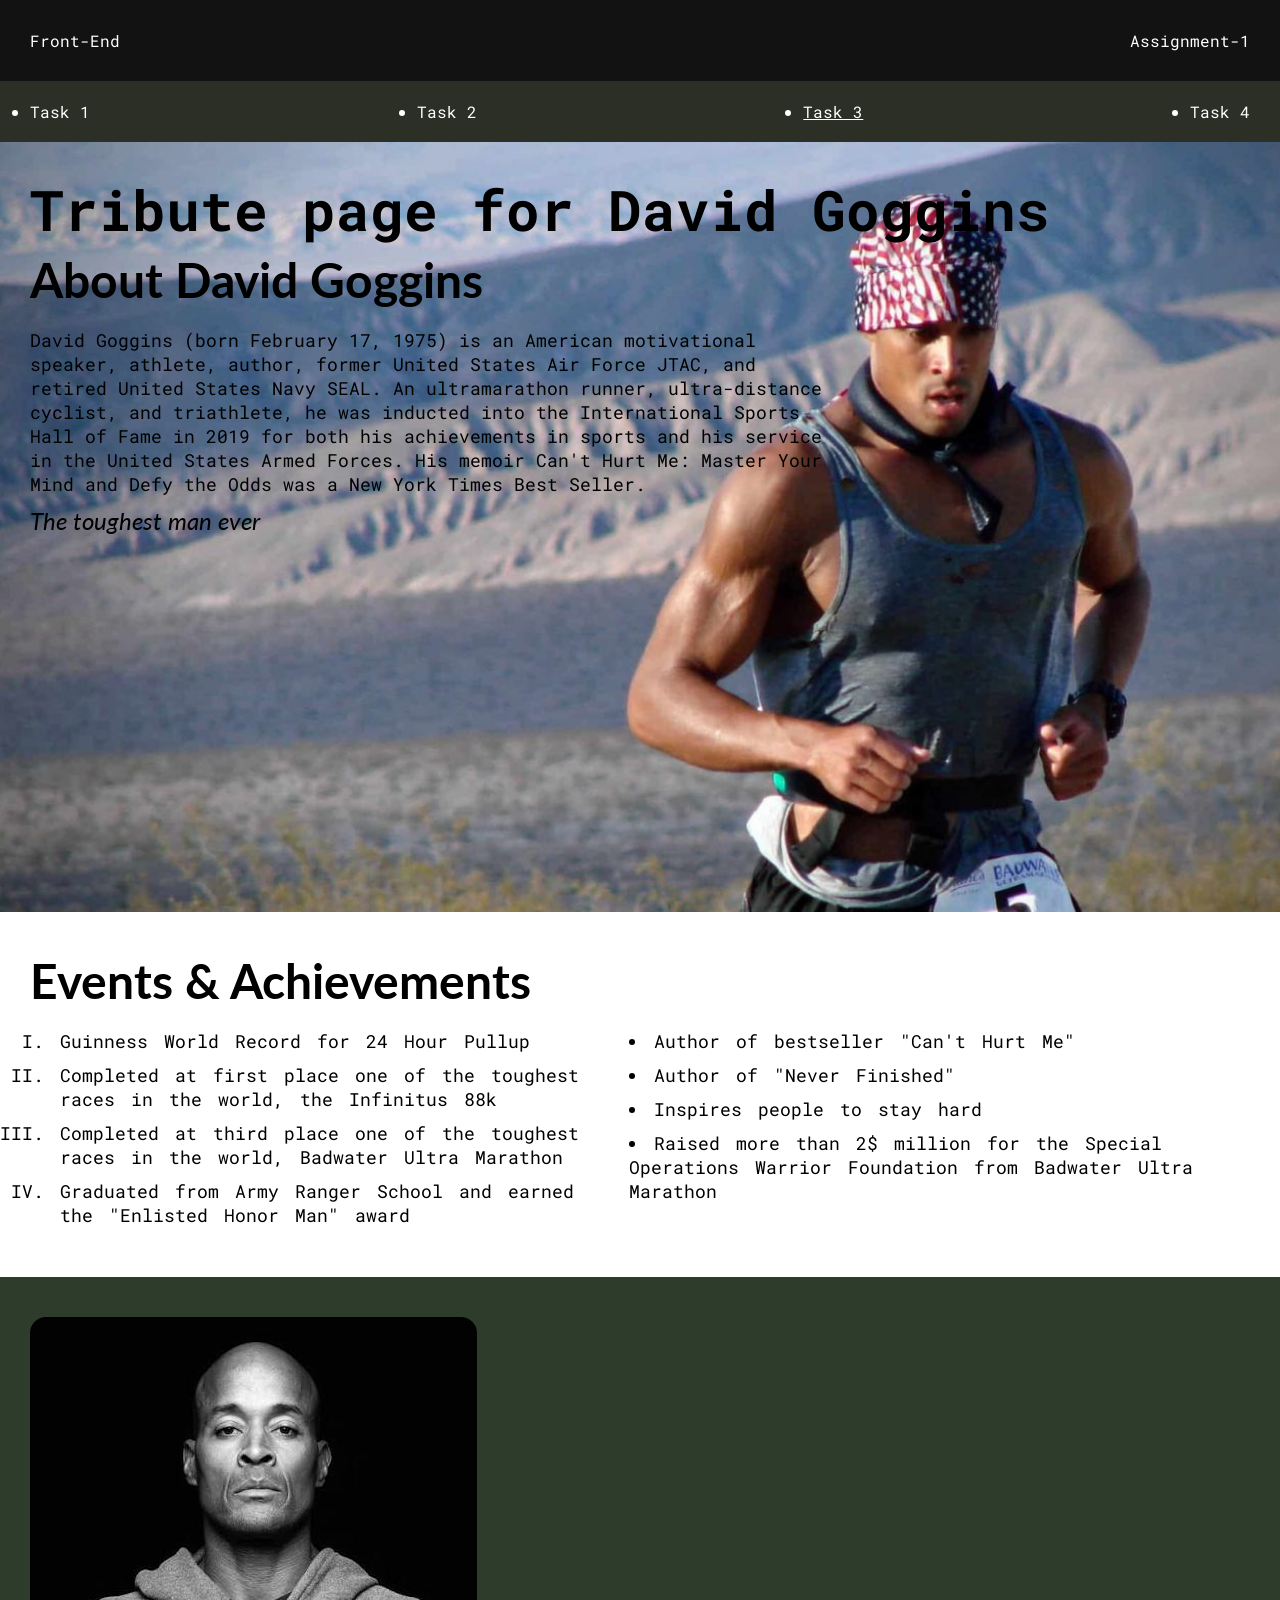
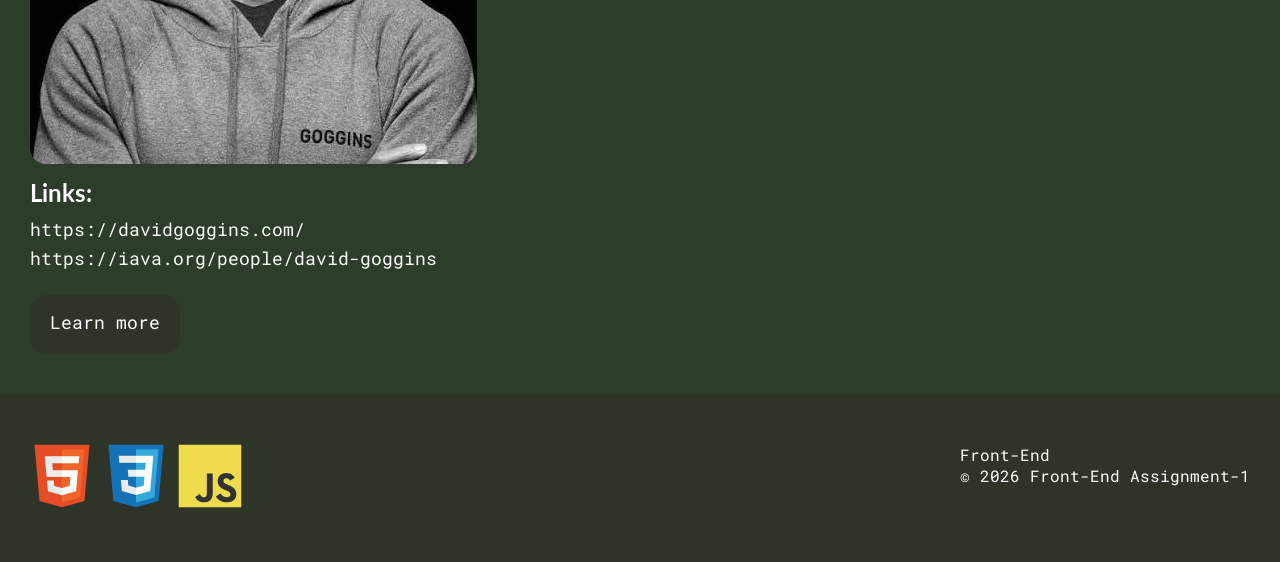
==== assets/exercise1/index.html @ b28a9d25 "Solve 3 task" ====
<!DOCTYPE html>
<html lang="en">
<head>
    <meta charset="UTF-8">
    <meta name="viewport" content="width=device-width, initial-scale=1.0">
    <link rel="preconnect" href="https://fonts.googleapis.com">
    <link rel="preconnect" href="https://fonts.gstatic.com" crossorigin>
    <link href="https://fonts.googleapis.com/css2?family=Lato:ital,wght@0,100;0,300;0,400;0,700;0,900;1,100;1,300;1,400;1,700;1,900&family=Roboto+Mono:ital,wght@0,100..700;1,100..700&display=swap" rel="stylesheet">
    <link rel="stylesheet" href="./style.css">
    <title>Tribute page for David Goggins</title>
</head>
<body>
    <div class="wrapper">
        <header>
            <div class="container">
                <div class="header__content">
                    <a href="../../index.html">Front-End</a>
                    <h1>Assignment-1</h1>                       
                </div>
            </div>
        </header>
        <nav>
            <div class="container">
                <div class="nav__content">
                    <ul>
                        <li><a href="../html/task1.html">Task 1</a></li>
                        <li><a href="../html/task2.html">Task 2</a></li>
                        <li id="active"><a href="./task3.html">Task 3</a></li>
                        <li><a href="../html/task4.html">Task 4</a></li>
                    </ul>
                </div>
            </div>
        </nav>
        <main>
            <section class="info">
                <div class="container">
                    <div class="info__content">
                        <h1>Tribute page for David Goggins</h1>
                        <h2>About David Goggins</h2>
                        <p>David Goggins (born February 17, 1975) is an American motivational speaker, athlete, author, former United States Air Force JTAC,
                           and retired United States Navy SEAL. An ultramarathon runner, ultra-distance cyclist, and triathlete, he was inducted into
                           the International Sports Hall of Fame in 2019 for both his achievements in sports and his service in the United States Armed Forces.
                           His memoir Can't Hurt Me: Master Your Mind and Defy the Odds was a New York Times Best Seller.
                        </p>
                        <h3>The toughest man ever</h3>
                    </div>
                </div>
            </section>
            <section class="influence">
                <div class="container">
                    <div class="influence__content">
                        <h2>Events & Achievements</h2>
                        <div class="influence__lists">
                            <ol>
                                <li>Guinness World Record for 24 Hour Pullup</li>
                                <li>Completed at first place one of the toughest races in the world, the Infinitus 88k</li>
                                <li>Completed at third place one of the toughest races in the world, Badwater Ultra Marathon</li>
                                <li>Graduated from Army Ranger School and earned the "Enlisted Honor Man" award</li>
                            </ol>
                            <ul>
                                <li>Author of bestseller "Can't Hurt Me"</li>
                                <li>Author of "Never Finished"</li>
                                <li>Inspires people to stay hard</li>
                                <li>Raised more than 2$ million for the Special Operations Warrior Foundation from Badwater Ultra Marathon</li>
                            </ul>
                        </div>
                    </div>
                </div>
            </section>
            <section class="portrait">
                <div class="container">
                    <div class="portrait__content">
                        <img src="../imgs/images.jpeg" alt="The toughest man ever">
                        <h3>Links:</h3>
                        <a href="https://davidgoggins.com/">https://davidgoggins.com/</a>
                        <a href="https://iava.org/people/david-goggins">https://iava.org/people/david-goggins</a>
                        <button class="btn">
                            <a href="https://en.wikipedia.org/wiki/David_Goggins">Learn more</a>
                        </button>
                    </div>
                </div>
            </section>
        </main>
        <footer>
            <div class="container">
                <div class="footer__content">
                    <div class="footer__icons">
                        <svg xmlns="http://www.w3.org/2000/svg" width="64px" height="64px" viewBox="0 0 128 128">
                            <path d="M0 0h128v128H0z" fill="none" />
                            <path fill="#e44d26" d="M19.037 113.876L9.032 1.661h109.936l-10.016 112.198l-45.019 12.48z" />
                            <path fill="#f16529" d="m64 116.8l36.378-10.086l8.559-95.878H64z" />
                            <path fill="#ebebeb" d="M64 52.455H45.788L44.53 38.361H64V24.599H29.489l.33 3.692l3.382 37.927H64zm0 35.743l-.061.017l-15.327-4.14l-.979-10.975H33.816l1.928 21.609l28.193 7.826l.063-.017z" />
                            <path fill="#fff" d="M63.952 52.455v13.763h16.947l-1.597 17.849l-15.35 4.143v14.319l28.215-7.82l.207-2.325l3.234-36.233l.335-3.696h-3.708zm0-27.856v13.762h33.244l.276-3.092l.628-6.978l.329-3.692z" />
                        </svg>
                        <svg xmlns="http://www.w3.org/2000/svg" width="64px" height="64px" viewBox="0 0 128 128">
                        <path d="M0 0h128v128H0z" fill="none" />
                        <path fill="#1572b6" d="M18.814 114.123L8.76 1.352h110.48l-10.064 112.754l-45.243 12.543z" />
                        <path fill="#33a9dc" d="m64.001 117.062l36.559-10.136l8.601-96.354h-45.16z" />
                        <path fill="#fff" d="M64.001 51.429h18.302l1.264-14.163H64.001V23.435h34.682l-.332 3.711l-3.4 38.114h-30.95z" />
                        <path fill="#ebebeb" d="m64.083 87.349l-.061.018l-15.403-4.159l-.985-11.031H33.752l1.937 21.717l28.331 7.863l.063-.018z" />
                        <path fill="#fff" d="m81.127 64.675l-1.666 18.522l-15.426 4.164v14.39l28.354-7.858l.208-2.337l2.406-26.881z" />
                        <path fill="#ebebeb" d="M64.048 23.435v13.831H30.64l-.277-3.108l-.63-7.012l-.331-3.711zm-.047 27.996v13.831H48.792l-.277-3.108l-.631-7.012l-.33-3.711z" />
                        </svg>
                        <svg xmlns="http://www.w3.org/2000/svg" width="64px" height="64px" viewBox="0 0 128 128">
                            <path d="M0 0h128v128H0z" fill="none" />
                            <path fill="#f0db4f" d="M1.408 1.408h125.184v125.185H1.408z" />
                            <path fill="#323330" d="M116.347 96.736c-.917-5.711-4.641-10.508-15.672-14.981c-3.832-1.761-8.104-3.022-9.377-5.926c-.452-1.69-.512-2.642-.226-3.665c.821-3.32 4.784-4.355 7.925-3.403c2.023.678 3.938 2.237 5.093 4.724c5.402-3.498 5.391-3.475 9.163-5.879c-1.381-2.141-2.118-3.129-3.022-4.045c-3.249-3.629-7.676-5.498-14.756-5.355l-3.688.477c-3.534.893-6.902 2.748-8.877 5.235c-5.926 6.724-4.236 18.492 2.975 23.335c7.104 5.332 17.54 6.545 18.873 11.531c1.297 6.104-4.486 8.08-10.234 7.378c-4.236-.881-6.592-3.034-9.139-6.949c-4.688 2.713-4.688 2.713-9.508 5.485c1.143 2.499 2.344 3.63 4.26 5.795c9.068 9.198 31.76 8.746 35.83-5.176c.165-.478 1.261-3.666.38-8.581M69.462 58.943H57.753l-.048 30.272c0 6.438.333 12.34-.714 14.149c-1.713 3.558-6.152 3.117-8.175 2.427c-2.059-1.012-3.106-2.451-4.319-4.485c-.333-.584-.583-1.036-.667-1.071l-9.52 5.83c1.583 3.249 3.915 6.069 6.902 7.901c4.462 2.678 10.459 3.499 16.731 2.059c4.082-1.189 7.604-3.652 9.448-7.401c2.666-4.915 2.094-10.864 2.07-17.444c.06-10.735.001-21.468.001-32.237" />
                        </svg>
                    </div>
                    <div class="footer__info">
                        <a href="../../index.html">Front-End</a>
                        <p>© 2026 Front-End Assignment-1</p>  
                    </div>                  
                </div>
            </div>
        </footer>           
    </div>
</body>
</html>
---- assets/exercise1/style.css ----
*{
    margin: 0;
    padding: 0;
    box-sizing: border-box;  
    font-family: "Roboto Mono", monospace;
    font-optical-sizing: auto;
    font-weight: 400;
    font-style: normal;
}

a{
    text-decoration: none;
    color: inherit;
}

h1, h2, h3, h4, h5, h6, p, span, li, a{
    font-size: 16px;
}

html, body{
    height: 100%;
}

.wrapper{
    min-height: 100%;
    display: flex;
    flex-direction: column;
}

.container{
    max-width: 1600px;
    margin: 0 auto;
    padding: 0 30px;
}

header{
    background-color: #121212;
    color: #fff;
}

.header__content{
    display: flex;
    justify-content: space-between;
    padding: 30px 0;
}

nav{
    background-color: #2b2f26;
    color: #fff;
}

.nav__content{
    padding: 20px 0;
}

.nav__content ul{
    display: flex; 
    justify-content: space-between;
}

.nav__content ul li#active {
    text-decoration: underline;
}

main{
    flex: 1 1 auto;
}

.info{
    min-height: 85.5vh;
    background-image: url("../imgs/David_G_3.jpg");
    background-size: cover;
    background-position: top left;
}

.info__content{
    display: flex;
    flex-direction: column;
    padding: 30px 0;
}

.info__content h1{
    font-size: 56px;
    font-weight: bold;
}

.info__content h2{
    margin-top: 5px;
    font-family: "Lato", sans-serif;
    font-weight: 700;
    font-style: normal;
    font-size: 48px;
}

.info__content h3{
    font-family: "Lato", sans-serif;
    font-weight: 400;
    font-style: italic;
    font-size: 24px;
    margin-top: 10px;
}

.info__content p{
    margin-top: 20px;
    max-width: 800px;
    font-size: 18px;
}

.influence__content{
    padding: 40px 0;
}

.influence__content h2{
    font-size: 48px;
    font-family: "Lato", sans-serif;
    font-weight: 700;
    font-style: normal;
    font-weight: bold;
}

.influence__lists{
    display: flex;
    justify-content: space-between;
    gap: 40px;
    margin-top: 20px;
    padding-left: 30px;
}

.influence__lists ol li, .influence__lists ul li{
    margin-bottom: 10px;
    font-size: 18px;
    word-spacing: 5px;
}

.influence__lists ol{
    list-style: upper-roman;
}

.influence__lists ul{
    list-style: inside;
}

.portrait{
    background-color: #2e3d2b;
}

.portrait__content{
    padding: 40px 0;
    color: #fff;
}

.portrait__content img{
    border-radius: 16px;
    box-shadow: #fff 10px;
}

.portrait__content h3{
    font-family: "Lato", sans-serif;
    font-weight: 700;
    font-style: normal;
    font-size: 24px;
    margin: 10px 0;
}

.portrait__content a{
    display: block;
    font-size: 18px;
    margin-bottom: 5px;
}

.portrait__content .btn{
    margin-top: 20px;
    border: none;
    border-radius: 16px;
    background-color: #2f3429;
    color: #fff;
}

.portrait__content .btn a{
    padding: 15px 20px;
}

footer{
    background-color: #2f3429;
    color: #fff;
}

.footer__content{
    display: flex;
    justify-content: space-between;
    padding: 50px 0;
}
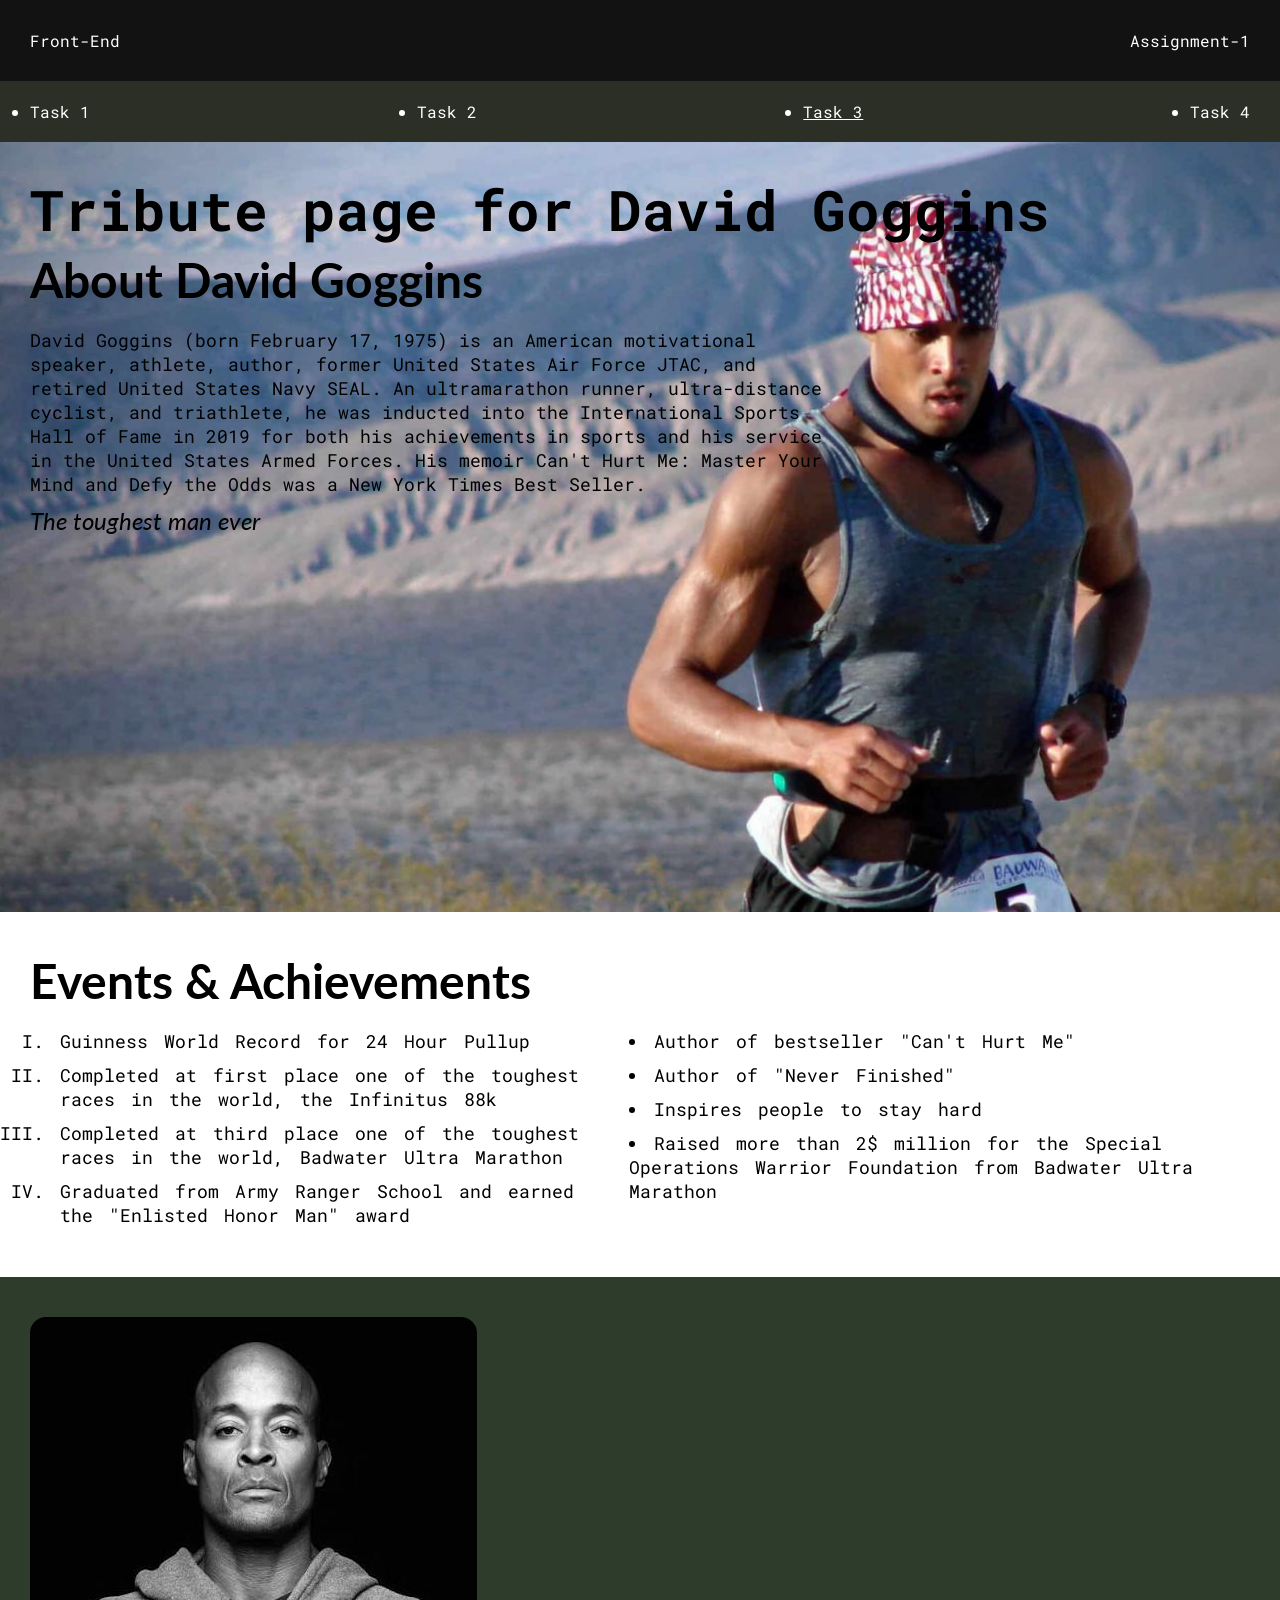
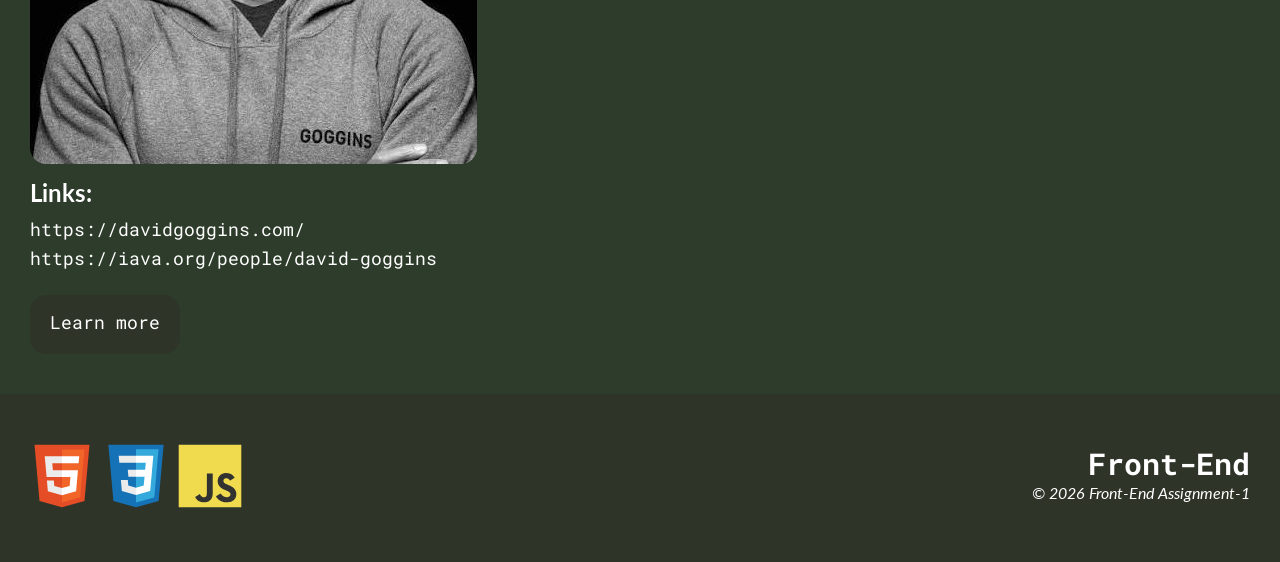
==== commit a25d78d3: "Solve task 4 and debug code" ====
--- a/assets/exercise1/index.html
+++ b/assets/exercise1/index.html
@@ -25,7 +25,7 @@
                     <ul>
                         <li><a href="../html/task1.html">Task 1</a></li>
                         <li><a href="../html/task2.html">Task 2</a></li>
-                        <li id="active"><a href="./task3.html">Task 3</a></li>
+                        <li id="active"><a href="../exercise1/index.html">Task 3</a></li>
                         <li><a href="../html/task4.html">Task 4</a></li>
                     </ul>
                 </div>
--- a/assets/exercise1/style.css
+++ b/assets/exercise1/style.css
@@ -189,4 +189,20 @@
     display: flex;
     justify-content: space-between;
     padding: 50px 0;
+}
+
+.footer__info{
+    display: flex;
+    flex-direction: column;
+    align-items: end;
+}
+
+.footer__info a{
+    font-size: 30px;
+    font-weight: 700;
+}
+
+.footer__info p{
+    font-family: "Lato", sans-serif;
+    font-style: italic;
 }
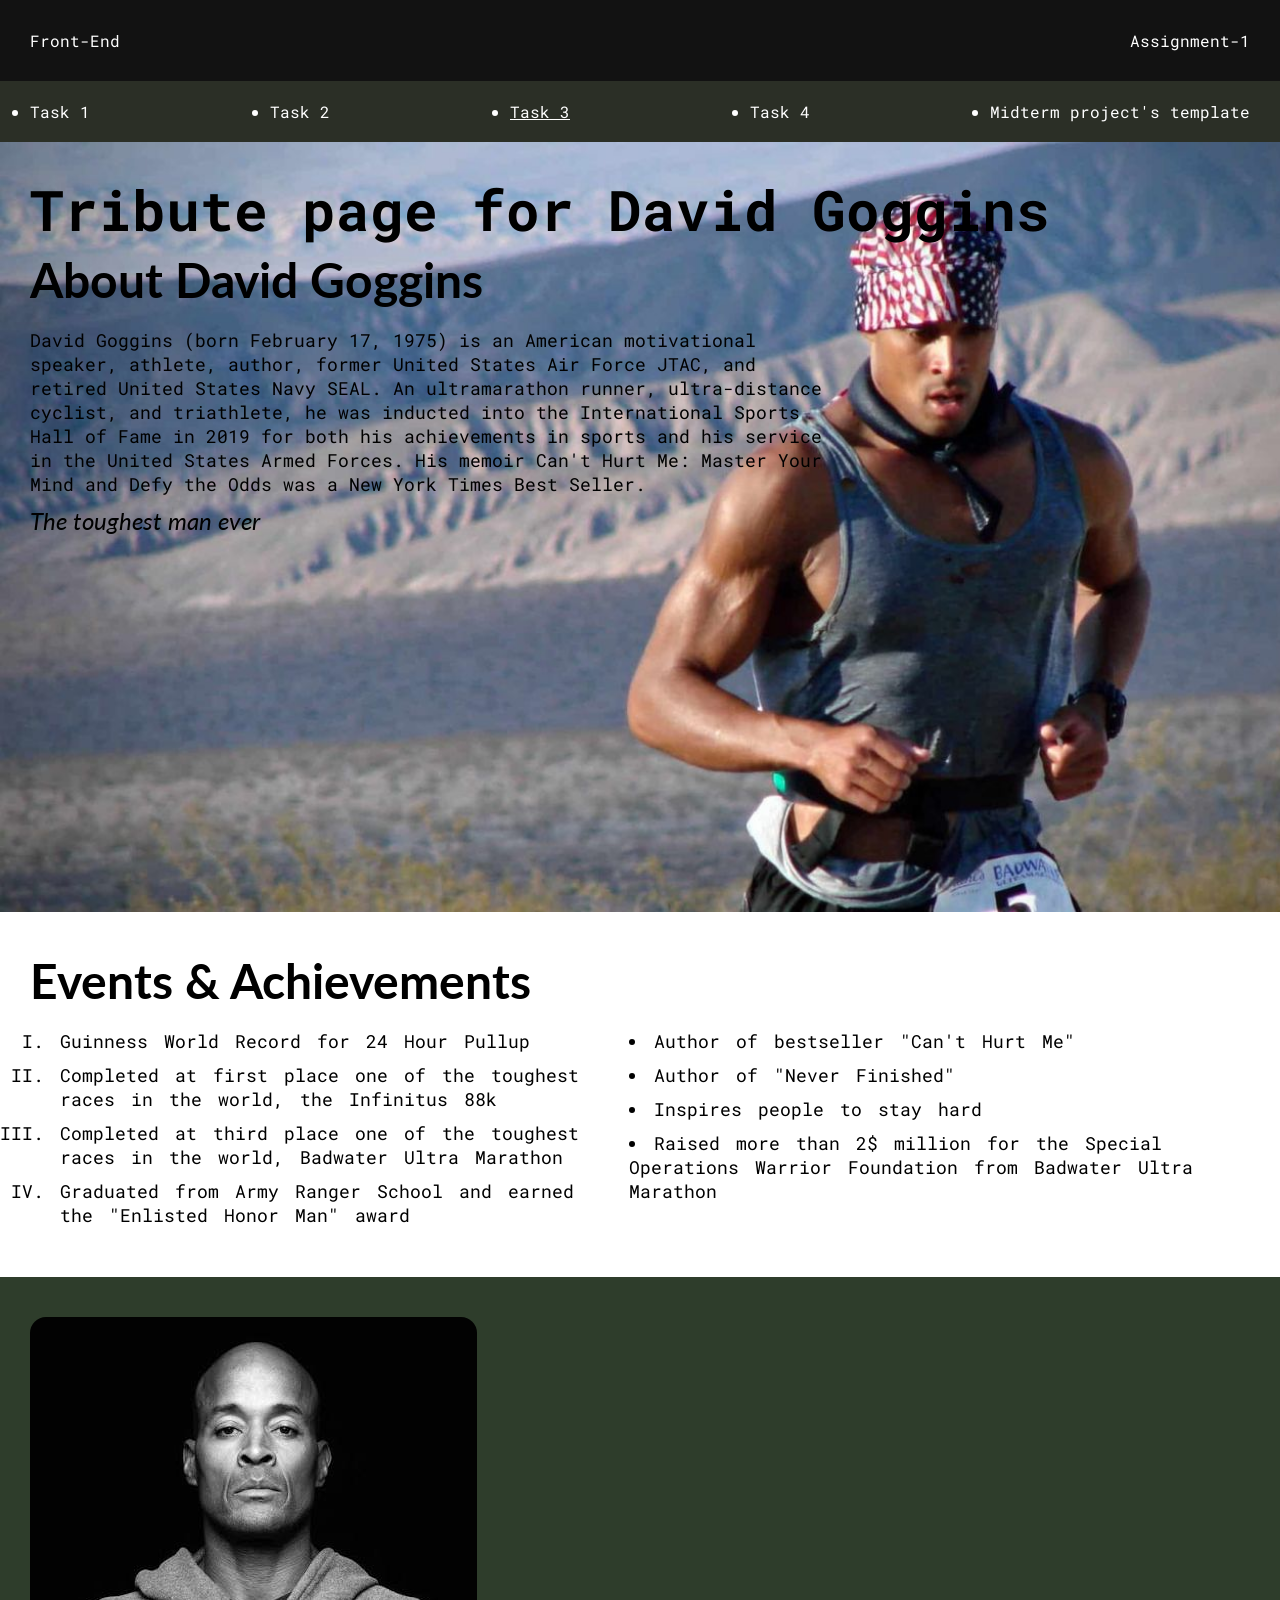
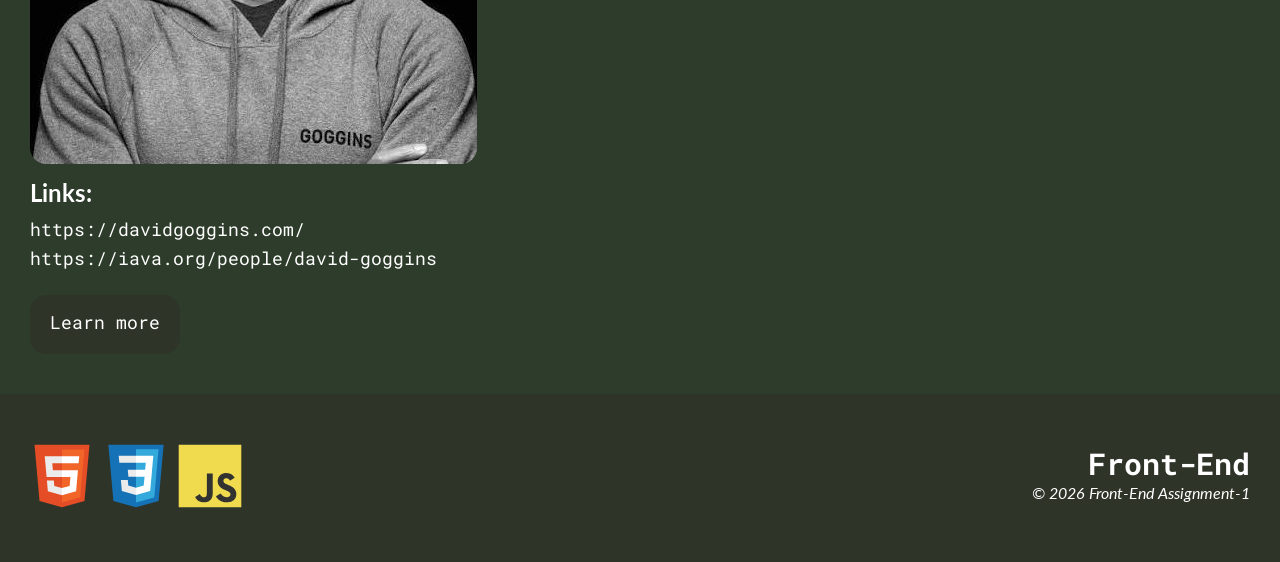
==== commit d9a0182d: "Solve task 5" ====
--- a/assets/exercise1/index.html
+++ b/assets/exercise1/index.html
@@ -27,6 +27,7 @@
                         <li><a href="../html/task2.html">Task 2</a></li>
                         <li id="active"><a href="../exercise1/index.html">Task 3</a></li>
                         <li><a href="../html/task4.html">Task 4</a></li>
+                        <li><a href="https://www.figma.com/design/Z8iB2R1WuSXjD8LmQeZ9GM/Burger-restaurant-template?m=auto&t=XJF6w6xbj0CRTObl-6" target="_blank">Midterm project's template</a></li>
                     </ul>
                 </div>
             </div>
